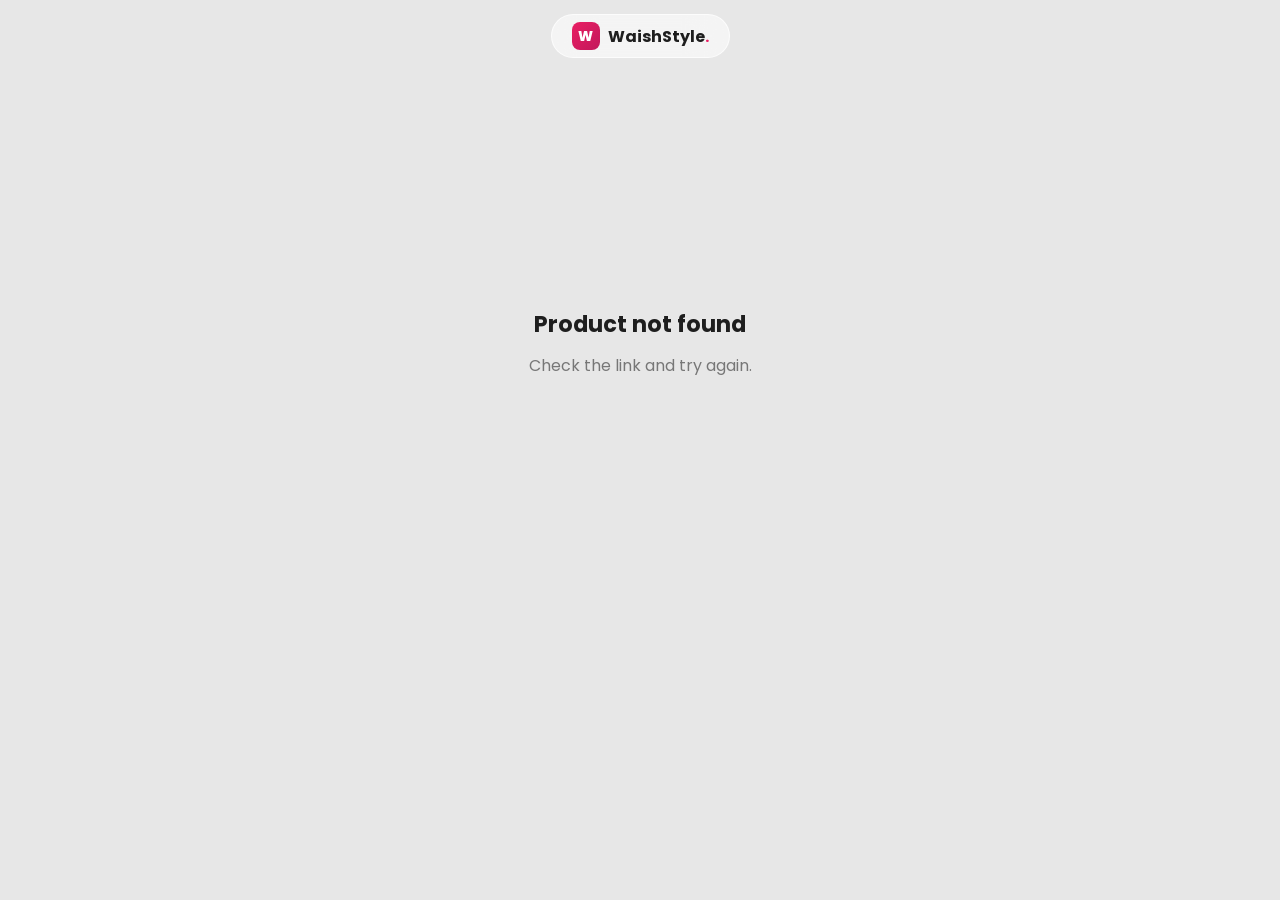
==== index.html @ 5a5fa26e "index.html" ====
<!DOCTYPE html>
<html lang="en">
<head>
    <meta charset="UTF-8">
    <meta name="viewport" content="width=device-width, initial-scale=1.0">
    <title>WaishStyle</title>
    <link href="https://fonts.googleapis.com/css2?family=Poppins:wght@400;500;600;700&display=swap" rel="stylesheet">
    <style>
        :root {
            --pink: #E91E63;
            --pink-dark: #C2185B;
            --bg: #E7E7E7;
            --white: #fff;
            --text: #1E1E1E;
            --muted: #777;
            --radius: 20px;
        }
        * { box-sizing: border-box; margin: 0; padding: 0; }
        body {
            font-family: 'Poppins', sans-serif;
            background: var(--bg);
            color: var(--text);
            min-height: 100vh;
            user-select: none;
            -webkit-user-select: none;
        }
        img { pointer-events: none; -webkit-user-drag: none; }

        /* NAV */
        nav { display: flex; justify-content: center; padding: 14px 16px; }
        .nav-inner {
            background: rgba(255,255,255,0.55);
            backdrop-filter: blur(20px);
            border: 1px solid rgba(255,255,255,0.7);
            border-radius: 999px; height: 44px;
            display: flex; align-items: center; padding: 0 20px; gap: 8px;
        }
        .logo-icon {
            width: 28px; height: 28px;
            background: linear-gradient(135deg, var(--pink), var(--pink-dark));
            border-radius: 8px;
            display: flex; align-items: center; justify-content: center;
            color: #fff; font-weight: 800; font-size: 14px;
        }
        .logo-text { font-size: 1rem; font-weight: 700; color: var(--text); }
        .logo-text span { color: var(--pink); }

        /* PRODUCT LAYOUT */
        #product-container { display: none; max-width: 860px; margin: 32px auto; padding: 0 24px; }
        .product-grid { display: grid; grid-template-columns: 1fr 1fr; gap: 40px; align-items: start; }

        /* SLIDER - 9:16 */
        .slider-wrap {
            border-radius: var(--radius);
            overflow: hidden;
            box-shadow: 0 8px 30px rgba(0,0,0,0.1);
            aspect-ratio: 9 / 16;
            position: relative;
            background: #ddd;
        }
        .slider-track { display: flex; height: 100%; transition: transform 0.4s ease; }
        .slider-slide { min-width: 100%; height: 100%; }
        .slider-slide img { width: 100%; height: 100%; object-fit: cover; display: block; }
        .slider-btn {
            position: absolute; top: 50%; transform: translateY(-50%);
            background: rgba(255,255,255,0.8); border: none;
            width: 36px; height: 36px; border-radius: 50%;
            font-size: 1rem; cursor: pointer;
            display: flex; align-items: center; justify-content: center;
            box-shadow: 0 2px 8px rgba(0,0,0,0.15);
            z-index: 10;
        }
        .slider-btn.prev { left: 10px; }
        .slider-btn.next { right: 10px; }
        .slider-dots {
            position: absolute; bottom: 12px; left: 50%; transform: translateX(-50%);
            display: flex; gap: 6px;
        }
        .dot {
            width: 7px; height: 7px; border-radius: 50%;
            background: rgba(255,255,255,0.5); cursor: pointer; transition: background 0.2s;
        }
        .dot.active { background: #fff; }

        /* INFO */
        .prod-info { display: flex; flex-direction: column; gap: 16px; position: sticky; top: 80px; }
        .prod-name { font-size: 1.4rem; font-weight: 700; line-height: 1.3; }

        /* RATING */
        .prod-rating-row { display: flex; align-items: center; gap: 8px; flex-wrap: wrap; }
        .stars-row { display: flex; gap: 2px; }
        .star { font-size: 1rem; }
        .star.full { color: #f59e0b; }
        .star.half { color: #f59e0b; opacity: 0.5; }
        .star.empty { color: #ddd; }
        .rating-score { font-weight: 700; font-size: 0.95rem; }
        .rating-count, .sold-count { color: var(--muted); font-size: 0.85rem; }

        /* SIZES */
        .sizes-label { font-size: 0.9rem; font-weight: 600; }
        .sizes-row { display: flex; gap: 8px; flex-wrap: wrap; margin-top: 6px; }
        .size-tag {
            padding: 8px 14px;
            border: 1.5px solid #ddd;
            border-radius: 12px;
            font-size: 0.8rem; font-weight: 600;
            cursor: pointer; transition: all 0.15s;
            background: var(--white); text-align: center;
        }
        .size-tag:hover, .size-tag.active { border-color: var(--pink); color: var(--pink); background: #fff0f5; }
        .size-name { display: block; font-size: 0.85rem; }

        /* COLORS */
        .colors-label { font-size: 0.9rem; font-weight: 600; }
        .colors-row { display: flex; gap: 10px; flex-wrap: wrap; margin-top: 8px; align-items: center; }
        .color-dot-wrap { display: flex; flex-direction: column; align-items: center; gap: 4px; cursor: pointer; }
        .color-dot {
            width: 28px; height: 28px; border-radius: 50%;
            border: 2px solid transparent;
            transition: all 0.15s;
            box-shadow: 0 1px 4px rgba(0,0,0,0.15);
        }
        .color-dot-wrap:hover .color-dot,
        .color-dot-wrap.active .color-dot { border-color: var(--pink); transform: scale(1.15); }
        .color-name-label { font-size: 0.7rem; color: var(--muted); font-weight: 500; }

        /* SHIP FROM */
        .ship-from { font-size: 0.82rem; color: var(--muted); display: flex; align-items: center; gap: 6px; }
        .ship-from span { font-weight: 600; color: var(--text); }

        .prod-desc { color: var(--muted); line-height: 1.8; font-size: 0.9rem; }

        /* BUTTON */
        .prod-btn {
            display: flex; align-items: center; justify-content: center;
            padding: 16px 32px;
            background: linear-gradient(135deg, var(--pink), var(--pink-dark));
            color: #fff; font-weight: 700; font-size: 1rem;
            border-radius: 999px; text-decoration: none;
            box-shadow: 0 6px 20px rgba(233,30,99,0.35);
            transition: transform 0.2s;
        }
        .prod-btn:hover { transform: translateY(-2px); }

        /* REVIEWS */
        .reviews-section { margin-top: 48px; }
        .reviews-section h2 { font-size: 1.2rem; font-weight: 700; margin-bottom: 20px; }
        .reviews-avg { display: flex; align-items: center; gap: 16px; margin-bottom: 20px; }
        .avg-score { font-size: 3rem; font-weight: 800; line-height: 1; }
        .reviews-count { font-size: 0.85rem; color: var(--muted); margin-top: 4px; display: block; }
        .reviews-list { display: flex; flex-direction: column; gap: 16px; }
        .review-card { background: var(--white); border-radius: var(--radius); padding: 20px; box-shadow: 0 2px 8px rgba(0,0,0,0.05); }
        .review-top { display: flex; align-items: center; gap: 12px; margin-bottom: 12px; flex-wrap: wrap; }
        .reviewer-avatar {
            width: 40px; height: 40px;
            background: linear-gradient(135deg, var(--pink), var(--pink-dark));
            border-radius: 50%; display: flex; align-items: center; justify-content: center;
            color: #fff; font-weight: 700; font-size: 1rem; flex-shrink: 0;
        }
        .reviewer-info { flex: 1; }
        .reviewer-name { font-weight: 600; font-size: 0.9rem; display: block; }
        .reviewer-date { font-size: 0.8rem; color: var(--muted); }
        .review-stars { display: flex; gap: 2px; margin-left: auto; }
        .review-text { font-size: 0.9rem; line-height: 1.7; margin-bottom: 12px; }
        .review-likes { font-size: 0.8rem; color: var(--muted); }
        .review-meta { display: flex; gap: 8px; flex-wrap: wrap; margin-bottom: 10px; }
        .review-tag {
            padding: 3px 10px;
            background: #f5f5f5;
            border-radius: 999px;
            font-size: 0.75rem;
            color: var(--muted);
            font-weight: 500;
        }

        /* NOT FOUND */
        #not-found {
            display: none; flex-direction: column;
            align-items: center; justify-content: center;
            min-height: 60vh; gap: 12px; color: var(--muted);
            text-align: center; padding: 24px;
        }
        #not-found h2 { font-size: 1.4rem; color: var(--text); }

        /* RESPONSIVE */
        @media (max-width: 640px) {
            .product-grid { grid-template-columns: 1fr; gap: 24px; }
            .slider-wrap { max-width: 300px; margin: 0 auto; width: 100%; }
            .prod-info { position: static; }
            .prod-name { font-size: 1.2rem; }
            #product-container { padding: 0 16px; margin: 20px auto; }
        }
    </style>
</head>
<body>

<nav>
    <div class="nav-inner">
        <div class="logo-icon">W</div>
        <span class="logo-text">WaishStyle<span>.</span></span>
    </div>
</nav>

<div id="product-container">
    <div class="product-grid">

        <!-- SLIDER -->
        <div class="slider-wrap">
            <div class="slider-track" id="sliderTrack"></div>
            <button class="slider-btn prev" id="sliderPrev">‹</button>
            <button class="slider-btn next" id="sliderNext">›</button>
            <div class="slider-dots" id="sliderDots"></div>
        </div>

        <!-- INFO -->
        <div class="prod-info">
            <h1 id="prod-name"></h1>
            <div class="prod-rating-row">
                <div class="stars-row" id="prod-stars"></div>
                <span class="rating-score" id="prod-rating-score"></span>
                <span class="rating-count" id="prod-rating-count"></span>
                <span class="sold-count" id="prod-sold"></span>
            </div>
            <div id="prod-sizes-wrap">
                <div class="sizes-label">Select Size:</div>
                <div class="sizes-row" id="prod-sizes"></div>
            </div>
            <div id="prod-colors-wrap">
                <div class="colors-label">Select Color:</div>
                <div class="colors-row" id="prod-colors"></div>
            </div>
            <div id="prod-ship-wrap" class="ship-from">🚢 Ships from: <span id="prod-ship"></span></div>
            <p class="prod-desc" id="prod-desc"></p>
            <a id="prod-btn" href="#" target="_blank" rel="noopener" class="prod-btn">Shop Now →</a>
        </div>
    </div>

    <!-- REVIEWS -->
    <div class="reviews-section">
        <h2>Customer Reviews</h2>
        <div id="reviews-container"></div>
    </div>
</div>

<div id="not-found">
    <h2>Product not found</h2>
    <p>Check the link and try again.</p>
</div>

<script src="reviews.js"></script>
<script>

/* ================================================
   PRODUCTS
   - - - - - - - - - - - - - - - - - - - - - - - -
   colors: رنگ‌ها
     hex  - کد رنگ (مثال "#8B4513")
     name - اسم رنگ (مثال "Brown")
   shipFrom: کشور ارسال (مثال "China" یا "US Warehouse")
   ================================================ */
const products = {

    /* ---------- Product #1 ---------- */
    1: {
        name: "Bohemian Paisley Sequin Halter Mini Dress",
        rating: 7.0,
        ratingCount: 340,
        sold: 340,
        shipFrom: "United States",
        // عکس ها - هر چند تا بخوای اضافه کن
        images: [
            "https://i.pinimg.com/736x/3c/54/a9/3c54a959fe31364104227dc9d01b0cd2.jpg",
            "https://i.pinimg.com/736x/40/9b/aa/409baae37ac2159eeac0943a88fffa94.jpg",
            ""
        ],
        // رنگ ها - هر کدوم نخوای حذف کن
        colors: [
            { hex: "#8B4513", name: "MultiColor" },
            { hex: "#000000", name: "Dark Brown" },
            { hex: "#F5F5DC", name: "Lv" }
        ],
        // سایزها - هر کدوم نخوای حذف کن
        sizes: ["XS", "S", "M", "L", "XL"],
        description: "Flowy A-line halter mini dress with shimmering paisley sequin details. Perfect for beach festivals, vacation nights, and bohemian summer looks.",
        link: "https://s.click.aliexpress.com/e/_c3eDnKez"
    },

    /* ---------- Product #2 ---------- */
    2: {
        name: "Luxury Logo Slide Sandals",
        rating: 5.0,
        ratingCount: 5,
        sold: 78,
        shipFrom: "United States",
        images: ["https://i.pinimg.com/736x/ab/3b/bc/ab3bbc0f50632302f71029f09aa67a46.jpg"],
        colors: [
            { hex: "#000000", name: "Black" },
            { hex: "#2E5FDB", name: "Blue" },
            { hex: "#FFD700", name: "Yellow" },
            { hex: "#E0339E", name: "Rosy Red" }
        ],
        sizes: ["35", "36", "37", "38", "39", "40", "41"],
        description: "Sleek slide sandals with signature logo detail. Non-slip flat sole for all-day comfort — perfect for pool days, resort walks, and luxury vacation looks.",
        link: "https://s.click.aliexpress.com/e/_c3qcoOhx"
    },

    /* ---------- Product #3 ---------- */
    3: {
        name: "Boho Fringe Halter & Maxi Skirt Set",
        rating: 4.5,
        ratingCount: 19.0,
        sold: 247,
        shipFrom: "Unknown",
        images: ["https://i.pinimg.com/736x/a7/e2/59/a7e259b60bcaa1153b14307b23afc314.jpg"],
        colors: [
            { hex: "#FFFFFF", name: "Beige" }
        ],
        sizes: ["S", "M", "L"],
        description: "Elegant halter crop top with backless design and a flowing fringe maxi skirt. Perfect resort wear for beach days, island getaways, and summer vacation looks.",
        link: "https://s.click.aliexpress.com/e/_c3iCsqZ7"
    },

    /* ---------- Product #4 ---------- */
    4: {
        name: "Nibber Prom Party Gown Dress Woman",
        rating: 4.7,
        ratingCount: 52,
        sold: 600,
        shipFrom: "United States",
        images: ["https://i.pinimg.com/736x/74/d9/b7/74d9b7dadf7ba3686d2129c0f623c871.jpg"],
        colors: [
            { hex: "#000000", name: "Black" },
            { hex: "#2E5FDB", name: "Blue" },
            { hex: "#FF69B4", name: "Pink" },
            { hex: "#FFD700", name: "Yellow" }
        ],
        sizes: ["S", "M", "L"],

        description: "Sleek black maxi gown with luxury chain halter detail and deep backless neckline. Perfect for resort evenings, beach dinners, and unforgettable vacation nights.",
        link: "https://s.click.aliexpress.com/e/_c3HQgkCp"
    },

    /* ---------- Product #5 ---------- */
    5: {
        name: "Floral Halter Crop Top & Split Maxi Skirt Set",
        rating: 4.7,
        ratingCount: 11,
        sold: 144,
        shipFrom: "United States",
        images: ["https://i.pinimg.com/564x/03/b8/58/03b858c6688e6f66f95d7b936d7a9cb6.jpg"],
        colors: [
            { hex: "#F0E0A8", name: "SK1" }
        ],
        sizes: ["S", "M", "L"],
        description: "Elegant 3-piece floral set featuring a cowl neck halter crop top and a flowing split maxi skirt. Perfect resort wear for beach days, island getaways, and summer vacation looks.",
        link: "https://s.click.aliexpress.com/e/_c4eYhigh"
    },

    /* ---------- Product #6 ---------- */
    6: {
        name: "Paris Milano Straw Beach Tote Bag",
        rating: 4.9,
        ratingCount: 19,
        sold: 484,
        shipFrom: "United States",
        images: ["https://i.pinimg.com/564x/de/ab/26/deab26e80349a2a1edacacf4d59ab4f3.jpg"],
        colors: [
            { hex: "#FFFFFF", name: "Beige" },
            { hex: "#D2B48C", name: "Khaki" },
            { hex: "#000000", name: "Black" },
            { hex: "#FF69B4", name: "Pink" }
        ],
        sizes: ["30", "35", "40", "Max"],
        description: "Handmade woven straw tote with iconic Paris Milano detail. Lightweight mesh design — perfect for beach days, poolside trips, and summer vacation essentials.",
        link: "https://s.click.aliexpress.com/e/_c35qABB3"
    },

    /* ---------- Product #7 ---------- */
    7: {
        name: "White Knit Button-Front Midi Dress",
        rating: 4.9,
        ratingCount: 50,
        sold: 700,
        shipFrom: "United States",
        images: ["https://i.pinimg.com/564x/0b/cd/27/0bcd27aac85071ef1b5b70059a002e46.jpg"],
        colors: [
            { hex: "#FFFFFF", name: "Withe" },
            { hex: "#000000", name: "Black" },
            { hex: "#2E5FDB", name: "Blue" },
            { hex: "#FF69B4", name: "Pink" },
            { hex: "#8B4513", name: "Brown" },
            { hex: "#D2B48C", name: "Khaki" },
            { hex: "#FFD700", name: "Yellow" },
            { hex: "#000080", name: "Navy Blue" },
            { hex: "#800020", name: "Burgundy" },
            { hex: "#006400", name: "Dark Green" },
        ],
        sizes: ["S", "M", "L", "XL", "XXL"],
        description: "Elegant textured knit midi dress with gold button front detail and faux pockets. Perfect for resort days, European getaways, and effortlessly chic vacation looks.",
        link: "https://s.click.aliexpress.com/e/_c2yUJ7vn"
    },

    /* ---------- محصول جدید اضافه کن ----------
    8: {
        name: "",
        rating: 5,
        ratingCount: 0,
        sold: 0,
        shipFrom: "China",
        images: ["", ""],
        colors: [
            { hex: "#000000", name: "Black" },
            { hex: "#FFFFFF", name: "White" }
        ],
        sizes: ["S", "M"],
        description: "",
        link: ""
    },
    */

};

/* ================================================
   ENGINE - دست نزن
   ================================================ */
let currentSlide = 0;
let totalSlides = 0;

function renderStars(rating) {
    let html = '';
    for (let i = 1; i <= 5; i++) {
        if (i <= Math.floor(rating)) html += '<span class="star full">★</span>';
        else if (i - 0.5 <= rating) html += '<span class="star half">★</span>';
        else html += '<span class="star empty">★</span>';
    }
    return html;
}

function buildSlider(images) {
    const track = document.getElementById('sliderTrack');
    const dots  = document.getElementById('sliderDots');
    currentSlide = 0;
    totalSlides  = images.length;

    track.innerHTML = images.map(img => `
        <div class="slider-slide"><img src="${img}" alt="product"></div>
    `).join('');

    dots.innerHTML = images.map((_, i) =>
        `<div class="dot ${i===0?'active':''}" onclick="goToSlide(${i})"></div>`
    ).join('');

    goToSlide(0);
}

function goToSlide(n) {
    currentSlide = (n + totalSlides) % totalSlides;
    document.getElementById('sliderTrack').style.transform = `translateX(-${currentSlide * 100}%)`;
    document.querySelectorAll('.dot').forEach((d, i) => d.classList.toggle('active', i === currentSlide));
}

document.getElementById('sliderPrev').onclick = () => goToSlide(currentSlide - 1);
document.getElementById('sliderNext').onclick = () => goToSlide(currentSlide + 1);

function loadProduct() {
    const id = parseInt(window.location.hash.slice(1));
    const p  = products[id];
    const container = document.getElementById('product-container');
    const notFound  = document.getElementById('not-found');

    if (!p || !p.name) {
        container.style.display = 'none';
        notFound.style.display  = 'flex';
        return;
    }

    document.title = p.name + ' – WaishStyle';
    document.getElementById('prod-name').textContent          = p.name;
    document.getElementById('prod-desc').textContent          = p.description;
    document.getElementById('prod-btn').href                  = p.link;
    document.getElementById('prod-stars').innerHTML           = renderStars(p.rating);
    document.getElementById('prod-rating-score').textContent  = p.rating;
    document.getElementById('prod-rating-count').textContent  = `(${p.ratingCount} reviews)`;
    document.getElementById('prod-sold').textContent          = `· ${p.sold} sold`;

    // Slider
    buildSlider(p.images.filter(Boolean));

    // Sizes (no price)
    const sizesRow  = document.getElementById('prod-sizes');
    const sizesWrap = document.getElementById('prod-sizes-wrap');
    if (p.sizes && p.sizes.length > 0) {
        sizesWrap.style.display = 'block';
        sizesRow.innerHTML = p.sizes.map((s, i) => `
            <div class="size-tag ${i===0?'active':''}" onclick="selectSize(this)">
                <span class="size-name">${s}</span>
            </div>
        `).join('');
    } else {
        sizesWrap.style.display = 'none';
    }

    // Colors
    const colorsRow  = document.getElementById('prod-colors');
    const colorsWrap = document.getElementById('prod-colors-wrap');
    if (p.colors && p.colors.length > 0) {
        colorsWrap.style.display = 'block';
        colorsRow.innerHTML = p.colors.map((c, i) => `
            <div class="color-dot-wrap ${i===0?'active':''}" onclick="selectColor(this)" title="${c.name}">
                <div class="color-dot" style="background:${c.hex};"></div>
                <span class="color-name-label">${c.name}</span>
            </div>
        `).join('');
    } else {
        colorsWrap.style.display = 'none';
    }

    // Ship From
    const shipWrap = document.getElementById('prod-ship-wrap');
    if (p.shipFrom) {
        shipWrap.style.display = 'flex';
        document.getElementById('prod-ship').textContent = p.shipFrom;
    } else {
        shipWrap.style.display = 'none';
    }

    container.style.display = 'block';
    notFound.style.display  = 'none';

    if (typeof renderReviews === 'function') renderReviews(id);
}

function selectSize(el) {
    document.querySelectorAll('.size-tag').forEach(t => t.classList.remove('active'));
    el.classList.add('active');
}

function selectColor(el) {
    document.querySelectorAll('.color-dot-wrap').forEach(t => t.classList.remove('active'));
    el.classList.add('active');
}

window.addEventListener('hashchange', loadProduct);
loadProduct();

/* ================================================
   SECURITY - ضد کپی
   ================================================ */
document.addEventListener('contextmenu', e => e.preventDefault());
document.addEventListener('keydown', e => {
    if (e.ctrlKey && ['c','u','s','a'].includes(e.key.toLowerCase())) e.preventDefault();
    if (e.key === 'F12') e.preventDefault();
});

</script>
</body>
</html>
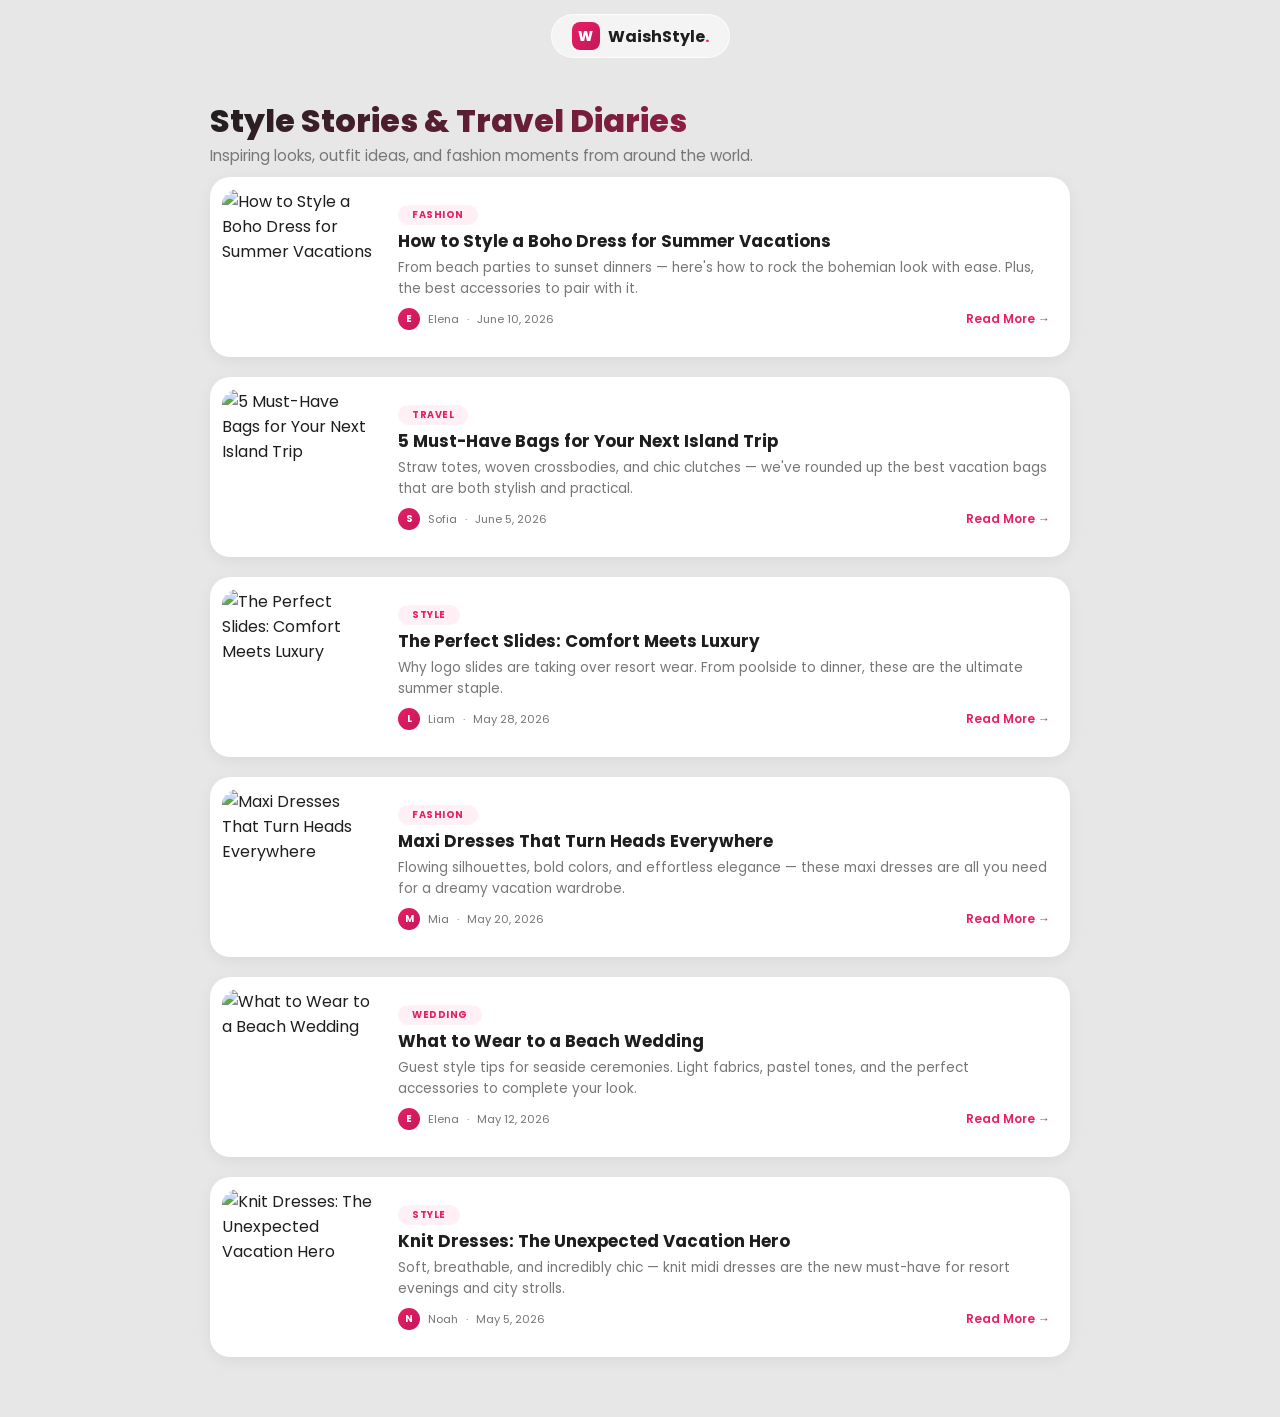
==== commit a445e6e2: "Add files via upload" ====
--- a/index.html
+++ b/index.html
@@ -4,7 +4,7 @@
     <meta charset="UTF-8">
     <meta name="viewport" content="width=device-width, initial-scale=1.0">
     <title>WaishStyle</title>
-    <link href="https://fonts.googleapis.com/css2?family=Poppins:wght@400;500;600;700&display=swap" rel="stylesheet">
+    <link href="https://fonts.googleapis.com/css2?family=Poppins:wght@400;500;600;700;800&display=swap" rel="stylesheet">
     <style>
         :root {
             --pink: #E91E63;
@@ -14,6 +14,7 @@
             --text: #1E1E1E;
             --muted: #777;
             --radius: 20px;
+            --blog-gap: 20px;
         }
         * { box-sizing: border-box; margin: 0; padding: 0; }
         body {
@@ -26,7 +27,6 @@
         }
         img { pointer-events: none; -webkit-user-drag: none; }
 
-        /* NAV */
         nav { display: flex; justify-content: center; padding: 14px 16px; }
         .nav-inner {
             background: rgba(255,255,255,0.55);
@@ -41,15 +41,244 @@
             border-radius: 8px;
             display: flex; align-items: center; justify-content: center;
             color: #fff; font-weight: 800; font-size: 14px;
+            text-decoration: none;
         }
         .logo-text { font-size: 1rem; font-weight: 700; color: var(--text); }
         .logo-text span { color: var(--pink); }
 
-        /* PRODUCT LAYOUT */
-        #product-container { display: none; max-width: 860px; margin: 32px auto; padding: 0 24px; }
+        #blog-home { display: block; width: 100%; }
+        #product-page { display: none; }
+
+        .blog-header {
+            max-width: 900px;
+            margin: 0 auto;
+            padding: 30px 20px 10px;
+        }
+        .blog-header h1 {
+            font-size: 2rem;
+            font-weight: 800;
+            line-height: 1.2;
+            background: linear-gradient(135deg, var(--text), var(--pink));
+            -webkit-background-clip: text;
+            -webkit-text-fill-color: transparent;
+        }
+        .blog-header p {
+            color: var(--muted);
+            font-size: 0.95rem;
+            margin-top: 4px;
+        }
+
+        .blog-list-container {
+            max-width: 900px;
+            margin: 0 auto;
+            padding: 0 20px 60px;
+            display: flex;
+            flex-direction: column;
+            gap: var(--blog-gap);
+        }
+        .blog-list-container.hidden {
+            display: none;
+        }
+
+        .blog-card {
+            background: var(--white);
+            border-radius: var(--radius);
+            overflow: hidden;
+            box-shadow: 0 4px 16px rgba(0,0,0,0.06);
+            transition: transform 0.2s ease, box-shadow 0.2s ease;
+            cursor: pointer;
+            display: grid;
+            grid-template-columns: 180px 1fr;
+            gap: 0;
+            min-height: 180px;
+        }
+        .blog-card:hover {
+            transform: translateY(-3px);
+            box-shadow: 0 8px 30px rgba(0,0,0,0.1);
+        }
+
+        .blog-card-img {
+            aspect-ratio: 1/1;
+            overflow: hidden;
+            padding: 12px;
+        }
+        .blog-card-img img {
+            width: 100%;
+            height: 100%;
+            object-fit: cover;
+            display: block;
+            border-radius: 16px;
+            transition: transform 0.3s ease;
+        }
+        .blog-card:hover .blog-card-img img {
+            transform: scale(1.03);
+        }
+
+        .blog-card-body {
+            padding: 18px 20px 18px 8px;
+            display: flex;
+            flex-direction: column;
+            justify-content: center;
+        }
+        .blog-card-body .cat-tag {
+            font-size: 0.6rem;
+            font-weight: 700;
+            text-transform: uppercase;
+            letter-spacing: 0.5px;
+            color: var(--pink);
+            background: #fff0f5;
+            padding: 3px 14px;
+            border-radius: 999px;
+            display: inline-block;
+            width: fit-content;
+            margin-bottom: 6px;
+        }
+        .blog-card-body h3 {
+            font-size: 1.05rem;
+            font-weight: 700;
+            line-height: 1.3;
+            margin-bottom: 4px;
+            display: -webkit-box;
+            -webkit-line-clamp: 2;
+            -webkit-box-orient: vertical;
+            overflow: hidden;
+        }
+        .blog-card-body .excerpt {
+            color: var(--muted);
+            font-size: 0.85rem;
+            line-height: 1.6;
+            display: -webkit-box;
+            -webkit-line-clamp: 2;
+            -webkit-box-orient: vertical;
+            overflow: hidden;
+            margin-bottom: 8px;
+        }
+        .blog-card-body .card-meta {
+            display: flex;
+            align-items: center;
+            gap: 8px;
+            font-size: 0.7rem;
+            color: var(--muted);
+            flex-wrap: wrap;
+        }
+        .blog-card-body .card-meta .mini-avatar {
+            width: 22px;
+            height: 22px;
+            border-radius: 50%;
+            background: linear-gradient(135deg, var(--pink), var(--pink-dark));
+            color: #fff;
+            display: flex;
+            align-items: center;
+            justify-content: center;
+            font-weight: 700;
+            font-size: 0.6rem;
+            flex-shrink: 0;
+        }
+        .blog-card-body .card-meta .read-link {
+            margin-left: auto;
+            color: var(--pink);
+            font-weight: 600;
+            text-decoration: none;
+            font-size: 0.75rem;
+        }
+        .blog-card-body .card-meta .read-link:hover {
+            text-decoration: underline;
+        }
+
+        .single-post {
+            display: none;
+            max-width: 820px;
+            margin: 0 auto;
+            padding: 0 20px 60px;
+        }
+        .single-post.visible {
+            display: block;
+        }
+        .single-post .back-btn {
+            display: inline-flex;
+            align-items: center;
+            gap: 8px;
+            background: var(--white);
+            border: none;
+            padding: 10px 20px;
+            border-radius: 999px;
+            font-family: 'Poppins', sans-serif;
+            font-weight: 600;
+            font-size: 0.85rem;
+            color: var(--text);
+            cursor: pointer;
+            box-shadow: 0 2px 12px rgba(0,0,0,0.06);
+            transition: all 0.2s;
+            margin-bottom: 24px;
+        }
+        .single-post .back-btn:hover {
+            background: var(--pink);
+            color: #fff;
+            transform: translateX(-4px);
+        }
+        .single-post .post-full-img {
+            border-radius: var(--radius);
+            overflow: hidden;
+            margin-bottom: 24px;
+            aspect-ratio: 16/9;
+        }
+        .single-post .post-full-img img {
+            width: 100%;
+            height: 100%;
+            object-fit: cover;
+            display: block;
+        }
+        .single-post .post-full-category {
+            font-size: 0.7rem;
+            font-weight: 700;
+            text-transform: uppercase;
+            letter-spacing: 0.5px;
+            color: var(--pink);
+            background: #fff0f5;
+            padding: 4px 14px;
+            border-radius: 999px;
+            display: inline-block;
+        }
+        .single-post .post-full-title {
+            font-size: 2rem;
+            font-weight: 800;
+            line-height: 1.2;
+            margin: 12px 0 8px;
+        }
+        .single-post .post-full-meta {
+            display: flex;
+            align-items: center;
+            gap: 12px;
+            color: var(--muted);
+            font-size: 0.85rem;
+            margin-bottom: 20px;
+            flex-wrap: wrap;
+        }
+        .single-post .post-full-meta .author-avatar-lg {
+            width: 36px;
+            height: 36px;
+            border-radius: 50%;
+            background: linear-gradient(135deg, var(--pink), var(--pink-dark));
+            color: #fff;
+            display: flex;
+            align-items: center;
+            justify-content: center;
+            font-weight: 700;
+            font-size: 0.9rem;
+            flex-shrink: 0;
+        }
+        .single-post .post-full-content {
+            font-size: 1rem;
+            line-height: 1.9;
+            color: var(--text);
+        }
+        .single-post .post-full-content p {
+            margin-bottom: 16px;
+        }
+
+        #product-container { max-width: 860px; margin: 32px auto; padding: 0 20px; }
         .product-grid { display: grid; grid-template-columns: 1fr 1fr; gap: 40px; align-items: start; }
 
-        /* SLIDER - 9:16 */
         .slider-wrap {
             border-radius: var(--radius);
             overflow: hidden;
@@ -82,11 +311,9 @@
         }
         .dot.active { background: #fff; }
 
-        /* INFO */
         .prod-info { display: flex; flex-direction: column; gap: 16px; position: sticky; top: 80px; }
         .prod-name { font-size: 1.4rem; font-weight: 700; line-height: 1.3; }
 
-        /* RATING */
         .prod-rating-row { display: flex; align-items: center; gap: 8px; flex-wrap: wrap; }
         .stars-row { display: flex; gap: 2px; }
         .star { font-size: 1rem; }
@@ -96,7 +323,6 @@
         .rating-score { font-weight: 700; font-size: 0.95rem; }
         .rating-count, .sold-count { color: var(--muted); font-size: 0.85rem; }
 
-        /* SIZES */
         .sizes-label { font-size: 0.9rem; font-weight: 600; }
         .sizes-row { display: flex; gap: 8px; flex-wrap: wrap; margin-top: 6px; }
         .size-tag {
@@ -110,7 +336,6 @@
         .size-tag:hover, .size-tag.active { border-color: var(--pink); color: var(--pink); background: #fff0f5; }
         .size-name { display: block; font-size: 0.85rem; }
 
-        /* COLORS */
         .colors-label { font-size: 0.9rem; font-weight: 600; }
         .colors-row { display: flex; gap: 10px; flex-wrap: wrap; margin-top: 8px; align-items: center; }
         .color-dot-wrap { display: flex; flex-direction: column; align-items: center; gap: 4px; cursor: pointer; }
@@ -124,13 +349,10 @@
         .color-dot-wrap.active .color-dot { border-color: var(--pink); transform: scale(1.15); }
         .color-name-label { font-size: 0.7rem; color: var(--muted); font-weight: 500; }
 
-        /* SHIP FROM */
         .ship-from { font-size: 0.82rem; color: var(--muted); display: flex; align-items: center; gap: 6px; }
         .ship-from span { font-weight: 600; color: var(--text); }
-
         .prod-desc { color: var(--muted); line-height: 1.8; font-size: 0.9rem; }
 
-        /* BUTTON */
         .prod-btn {
             display: flex; align-items: center; justify-content: center;
             padding: 16px 32px;
@@ -142,7 +364,6 @@
         }
         .prod-btn:hover { transform: translateY(-2px); }
 
-        /* REVIEWS */
         .reviews-section { margin-top: 48px; }
         .reviews-section h2 { font-size: 1.2rem; font-weight: 700; margin-bottom: 20px; }
         .reviews-avg { display: flex; align-items: center; gap: 16px; margin-bottom: 20px; }
@@ -173,7 +394,6 @@
             font-weight: 500;
         }
 
-        /* NOT FOUND */
         #not-found {
             display: none; flex-direction: column;
             align-items: center; justify-content: center;
@@ -182,13 +402,137 @@
         }
         #not-found h2 { font-size: 1.4rem; color: var(--text); }
 
-        /* RESPONSIVE */
-        @media (max-width: 640px) {
-            .product-grid { grid-template-columns: 1fr; gap: 24px; }
-            .slider-wrap { max-width: 300px; margin: 0 auto; width: 100%; }
-            .prod-info { position: static; }
-            .prod-name { font-size: 1.2rem; }
-            #product-container { padding: 0 16px; margin: 20px auto; }
+        @media (max-width: 768px) {
+            .blog-header {
+                padding: 20px 16px 5px;
+            }
+            .blog-header h1 {
+                font-size: 1.5rem;
+            }
+            .blog-header p {
+                font-size: 0.85rem;
+            }
+
+            .blog-list-container {
+                padding: 0 16px 40px;
+                gap: 16px;
+            }
+
+            .blog-card {
+                grid-template-columns: 130px 1fr;
+                min-height: 140px;
+                border-radius: 16px;
+            }
+            .blog-card-img {
+                padding: 10px;
+            }
+            .blog-card-img img {
+                border-radius: 12px;
+            }
+            .blog-card-body {
+                padding: 12px 14px 12px 4px;
+            }
+            .blog-card-body .cat-tag {
+                font-size: 0.5rem;
+                padding: 2px 10px;
+                margin-bottom: 4px;
+            }
+            .blog-card-body h3 {
+                font-size: 0.9rem;
+            }
+            .blog-card-body .excerpt {
+                font-size: 0.75rem;
+                -webkit-line-clamp: 2;
+                margin-bottom: 4px;
+            }
+            .blog-card-body .card-meta {
+                font-size: 0.6rem;
+                gap: 4px;
+            }
+            .blog-card-body .card-meta .mini-avatar {
+                width: 18px;
+                height: 18px;
+                font-size: 0.5rem;
+            }
+            .blog-card-body .card-meta .read-link {
+                font-size: 0.65rem;
+            }
+
+            .single-post {
+                padding: 0 16px 40px;
+            }
+            .single-post .post-full-title {
+                font-size: 1.4rem;
+            }
+            .single-post .post-full-content {
+                font-size: 0.95rem;
+            }
+            .single-post .back-btn {
+                font-size: 0.8rem;
+                padding: 8px 16px;
+            }
+
+            .product-grid {
+                grid-template-columns: 1fr;
+                gap: 24px;
+            }
+            .slider-wrap {
+                max-width: 300px;
+                margin: 0 auto;
+                width: 100%;
+            }
+            .prod-info {
+                position: static;
+            }
+            .prod-name {
+                font-size: 1.2rem;
+            }
+            #product-container {
+                padding: 0 16px;
+                margin: 20px auto;
+            }
+        }
+
+        @media (max-width: 480px) {
+            .blog-card {
+                grid-template-columns: 100px 1fr;
+                min-height: 120px;
+                border-radius: 14px;
+            }
+            .blog-card-img {
+                padding: 8px;
+            }
+            .blog-card-img img {
+                border-radius: 10px;
+            }
+            .blog-card-body {
+                padding: 10px 10px 10px 2px;
+            }
+            .blog-card-body .cat-tag {
+                font-size: 0.45rem;
+                padding: 1px 8px;
+            }
+            .blog-card-body h3 {
+                font-size: 0.8rem;
+            }
+            .blog-card-body .excerpt {
+                font-size: 0.7rem;
+                -webkit-line-clamp: 1;
+            }
+            .blog-card-body .card-meta {
+                font-size: 0.55rem;
+            }
+            .blog-card-body .card-meta .mini-avatar {
+                width: 16px;
+                height: 16px;
+                font-size: 0.4rem;
+            }
+            .blog-card-body .card-meta .read-link {
+                font-size: 0.6rem;
+            }
+            .single-post .post-full-title {
+                font-size: 1.2rem;
+            }
         }
     </style>
 </head>
@@ -196,362 +540,363 @@
 
 <nav>
     <div class="nav-inner">
-        <div class="logo-icon">W</div>
+        <a href="/" class="logo-icon">W</a>
         <span class="logo-text">WaishStyle<span>.</span></span>
     </div>
 </nav>
 
-<div id="product-container">
-    <div class="product-grid">
-
-        <!-- SLIDER -->
-        <div class="slider-wrap">
-            <div class="slider-track" id="sliderTrack"></div>
-            <button class="slider-btn prev" id="sliderPrev">‹</button>
-            <button class="slider-btn next" id="sliderNext">›</button>
-            <div class="slider-dots" id="sliderDots"></div>
+<!-- ====== BLOG HOME ====== -->
+<div id="blog-home">
+    <div class="blog-header">
+        <h1>Style Stories &amp; Travel Diaries</h1>
+        <p>Inspiring looks, outfit ideas, and fashion moments from around the world.</p>
+    </div>
+
+    <div class="blog-list-container" id="blogList"></div>
+
+    <div class="single-post" id="singlePost">
+        <button class="back-btn" id="backBtn">← Back to all posts</button>
+        <div class="post-full-img" id="postFullImg"></div>
+        <span class="post-full-category" id="postFullCategory"></span>
+        <h1 class="post-full-title" id="postFullTitle"></h1>
+        <div class="post-full-meta" id="postFullMeta"></div>
+        <div class="post-full-content" id="postFullContent"></div>
+    </div>
+</div>
+
+<!-- ====== PRODUCT PAGE ====== -->
+<div id="product-page">
+    <div id="product-container">
+        <div class="product-grid">
+            <div class="slider-wrap">
+                <div class="slider-track" id="sliderTrack"></div>
+                <button class="slider-btn prev" id="sliderPrev">‹</button>
+                <button class="slider-btn next" id="sliderNext">›</button>
+                <div class="slider-dots" id="sliderDots"></div>
+            </div>
+            <div class="prod-info">
+                <h1 id="prod-name"></h1>
+                <div class="prod-rating-row">
+                    <div class="stars-row" id="prod-stars"></div>
+                    <span class="rating-score" id="prod-rating-score"></span>
+                    <span class="rating-count" id="prod-rating-count"></span>
+                    <span class="sold-count" id="prod-sold"></span>
+                </div>
+                <div id="prod-sizes-wrap">
+                    <div class="sizes-label">Select Size:</div>
+                    <div class="sizes-row" id="prod-sizes"></div>
+                </div>
+                <div id="prod-colors-wrap">
+                    <div class="colors-label">Select Color:</div>
+                    <div class="colors-row" id="prod-colors"></div>
+                </div>
+                <div id="prod-ship-wrap" class="ship-from">🚢 Ships from: <span id="prod-ship"></span></div>
+                <p class="prod-desc" id="prod-desc"></p>
+                <a id="prod-btn" href="#" target="_blank" rel="noopener" class="prod-btn">Shop Now →</a>
+            </div>
         </div>
-
-        <!-- INFO -->
-        <div class="prod-info">
-            <h1 id="prod-name"></h1>
-            <div class="prod-rating-row">
-                <div class="stars-row" id="prod-stars"></div>
-                <span class="rating-score" id="prod-rating-score"></span>
-                <span class="rating-count" id="prod-rating-count"></span>
-                <span class="sold-count" id="prod-sold"></span>
-            </div>
-            <div id="prod-sizes-wrap">
-                <div class="sizes-label">Select Size:</div>
-                <div class="sizes-row" id="prod-sizes"></div>
-            </div>
-            <div id="prod-colors-wrap">
-                <div class="colors-label">Select Color:</div>
-                <div class="colors-row" id="prod-colors"></div>
-            </div>
-            <div id="prod-ship-wrap" class="ship-from">🚢 Ships from: <span id="prod-ship"></span></div>
-            <p class="prod-desc" id="prod-desc"></p>
-            <a id="prod-btn" href="#" target="_blank" rel="noopener" class="prod-btn">Shop Now →</a>
+        <div class="reviews-section">
+            <h2>Customer Reviews</h2>
+            <div id="reviews-container"></div>
         </div>
     </div>
-
-    <!-- REVIEWS -->
-    <div class="reviews-section">
-        <h2>Customer Reviews</h2>
-        <div id="reviews-container"></div>
+    <div id="not-found">
+        <h2>Product not found</h2>
+        <p>Check the link and try again.</p>
     </div>
 </div>
 
-<div id="not-found">
-    <h2>Product not found</h2>
-    <p>Check the link and try again.</p>
-</div>
-
+<script src="products.js"></script>
 <script src="reviews.js"></script>
 <script>
-
-/* ================================================
-   PRODUCTS
-   - - - - - - - - - - - - - - - - - - - - - - - -
-   colors: رنگ‌ها
-     hex  - کد رنگ (مثال "#8B4513")
-     name - اسم رنگ (مثال "Brown")
-   shipFrom: کشور ارسال (مثال "China" یا "US Warehouse")
-   ================================================ */
-const products = {
-
-    /* ---------- Product #1 ---------- */
-    1: {
-        name: "Bohemian Paisley Sequin Halter Mini Dress",
-        rating: 7.0,
-        ratingCount: 340,
-        sold: 340,
-        shipFrom: "United States",
-        // عکس ها - هر چند تا بخوای اضافه کن
-        images: [
-            "https://i.pinimg.com/736x/3c/54/a9/3c54a959fe31364104227dc9d01b0cd2.jpg",
-            "https://i.pinimg.com/736x/40/9b/aa/409baae37ac2159eeac0943a88fffa94.jpg",
-            ""
-        ],
-        // رنگ ها - هر کدوم نخوای حذف کن
-        colors: [
-            { hex: "#8B4513", name: "MultiColor" },
-            { hex: "#000000", name: "Dark Brown" },
-            { hex: "#F5F5DC", name: "Lv" }
-        ],
-        // سایزها - هر کدوم نخوای حذف کن
-        sizes: ["XS", "S", "M", "L", "XL"],
-        description: "Flowy A-line halter mini dress with shimmering paisley sequin details. Perfect for beach festivals, vacation nights, and bohemian summer looks.",
-        link: "https://s.click.aliexpress.com/e/_c3eDnKez"
-    },
-
-    /* ---------- Product #2 ---------- */
-    2: {
-        name: "Luxury Logo Slide Sandals",
-        rating: 5.0,
-        ratingCount: 5,
-        sold: 78,
-        shipFrom: "United States",
-        images: ["https://i.pinimg.com/736x/ab/3b/bc/ab3bbc0f50632302f71029f09aa67a46.jpg"],
-        colors: [
-            { hex: "#000000", name: "Black" },
-            { hex: "#2E5FDB", name: "Blue" },
-            { hex: "#FFD700", name: "Yellow" },
-            { hex: "#E0339E", name: "Rosy Red" }
-        ],
-        sizes: ["35", "36", "37", "38", "39", "40", "41"],
-        description: "Sleek slide sandals with signature logo detail. Non-slip flat sole for all-day comfort — perfect for pool days, resort walks, and luxury vacation looks.",
-        link: "https://s.click.aliexpress.com/e/_c3qcoOhx"
-    },
-
-    /* ---------- Product #3 ---------- */
-    3: {
-        name: "Boho Fringe Halter & Maxi Skirt Set",
-        rating: 4.5,
-        ratingCount: 19.0,
-        sold: 247,
-        shipFrom: "Unknown",
-        images: ["https://i.pinimg.com/736x/a7/e2/59/a7e259b60bcaa1153b14307b23afc314.jpg"],
-        colors: [
-            { hex: "#FFFFFF", name: "Beige" }
-        ],
-        sizes: ["S", "M", "L"],
-        description: "Elegant halter crop top with backless design and a flowing fringe maxi skirt. Perfect resort wear for beach days, island getaways, and summer vacation looks.",
-        link: "https://s.click.aliexpress.com/e/_c3iCsqZ7"
-    },
-
-    /* ---------- Product #4 ---------- */
-    4: {
-        name: "Nibber Prom Party Gown Dress Woman",
-        rating: 4.7,
-        ratingCount: 52,
-        sold: 600,
-        shipFrom: "United States",
-        images: ["https://i.pinimg.com/736x/74/d9/b7/74d9b7dadf7ba3686d2129c0f623c871.jpg"],
-        colors: [
-            { hex: "#000000", name: "Black" },
-            { hex: "#2E5FDB", name: "Blue" },
-            { hex: "#FF69B4", name: "Pink" },
-            { hex: "#FFD700", name: "Yellow" }
-        ],
-        sizes: ["S", "M", "L"],
-
-        description: "Sleek black maxi gown with luxury chain halter detail and deep backless neckline. Perfect for resort evenings, beach dinners, and unforgettable vacation nights.",
-        link: "https://s.click.aliexpress.com/e/_c3HQgkCp"
-    },
-
-    /* ---------- Product #5 ---------- */
-    5: {
-        name: "Floral Halter Crop Top & Split Maxi Skirt Set",
-        rating: 4.7,
-        ratingCount: 11,
-        sold: 144,
-        shipFrom: "United States",
-        images: ["https://i.pinimg.com/564x/03/b8/58/03b858c6688e6f66f95d7b936d7a9cb6.jpg"],
-        colors: [
-            { hex: "#F0E0A8", name: "SK1" }
-        ],
-        sizes: ["S", "M", "L"],
-        description: "Elegant 3-piece floral set featuring a cowl neck halter crop top and a flowing split maxi skirt. Perfect resort wear for beach days, island getaways, and summer vacation looks.",
-        link: "https://s.click.aliexpress.com/e/_c4eYhigh"
-    },
-
-    /* ---------- Product #6 ---------- */
-    6: {
-        name: "Paris Milano Straw Beach Tote Bag",
-        rating: 4.9,
-        ratingCount: 19,
-        sold: 484,
-        shipFrom: "United States",
-        images: ["https://i.pinimg.com/564x/de/ab/26/deab26e80349a2a1edacacf4d59ab4f3.jpg"],
-        colors: [
-            { hex: "#FFFFFF", name: "Beige" },
-            { hex: "#D2B48C", name: "Khaki" },
-            { hex: "#000000", name: "Black" },
-            { hex: "#FF69B4", name: "Pink" }
-        ],
-        sizes: ["30", "35", "40", "Max"],
-        description: "Handmade woven straw tote with iconic Paris Milano detail. Lightweight mesh design — perfect for beach days, poolside trips, and summer vacation essentials.",
-        link: "https://s.click.aliexpress.com/e/_c35qABB3"
-    },
-
-    /* ---------- Product #7 ---------- */
-    7: {
-        name: "White Knit Button-Front Midi Dress",
-        rating: 4.9,
-        ratingCount: 50,
-        sold: 700,
-        shipFrom: "United States",
-        images: ["https://i.pinimg.com/564x/0b/cd/27/0bcd27aac85071ef1b5b70059a002e46.jpg"],
-        colors: [
-            { hex: "#FFFFFF", name: "Withe" },
-            { hex: "#000000", name: "Black" },
-            { hex: "#2E5FDB", name: "Blue" },
-            { hex: "#FF69B4", name: "Pink" },
-            { hex: "#8B4513", name: "Brown" },
-            { hex: "#D2B48C", name: "Khaki" },
-            { hex: "#FFD700", name: "Yellow" },
-            { hex: "#000080", name: "Navy Blue" },
-            { hex: "#800020", name: "Burgundy" },
-            { hex: "#006400", name: "Dark Green" },
-        ],
-        sizes: ["S", "M", "L", "XL", "XXL"],
-        description: "Elegant textured knit midi dress with gold button front detail and faux pockets. Perfect for resort days, European getaways, and effortlessly chic vacation looks.",
-        link: "https://s.click.aliexpress.com/e/_c2yUJ7vn"
-    },
-
-    /* ---------- محصول جدید اضافه کن ----------
-    8: {
-        name: "",
-        rating: 5,
-        ratingCount: 0,
-        sold: 0,
-        shipFrom: "China",
-        images: ["", ""],
-        colors: [
-            { hex: "#000000", name: "Black" },
-            { hex: "#FFFFFF", name: "White" }
-        ],
-        sizes: ["S", "M"],
-        description: "",
-        link: ""
-    },
-    */
-
-};
-
-/* ================================================
-   ENGINE - دست نزن
-   ================================================ */
-let currentSlide = 0;
-let totalSlides = 0;
-
-function renderStars(rating) {
-    let html = '';
-    for (let i = 1; i <= 5; i++) {
-        if (i <= Math.floor(rating)) html += '<span class="star full">★</span>';
-        else if (i - 0.5 <= rating) html += '<span class="star half">★</span>';
-        else html += '<span class="star empty">★</span>';
-    }
-    return html;
-}
-
-function buildSlider(images) {
-    const track = document.getElementById('sliderTrack');
-    const dots  = document.getElementById('sliderDots');
-    currentSlide = 0;
-    totalSlides  = images.length;
-
-    track.innerHTML = images.map(img => `
-        <div class="slider-slide"><img src="${img}" alt="product"></div>
-    `).join('');
-
-    dots.innerHTML = images.map((_, i) =>
-        `<div class="dot ${i===0?'active':''}" onclick="goToSlide(${i})"></div>`
-    ).join('');
-
-    goToSlide(0);
-}
-
-function goToSlide(n) {
-    currentSlide = (n + totalSlides) % totalSlides;
-    document.getElementById('sliderTrack').style.transform = `translateX(-${currentSlide * 100}%)`;
-    document.querySelectorAll('.dot').forEach((d, i) => d.classList.toggle('active', i === currentSlide));
-}
-
-document.getElementById('sliderPrev').onclick = () => goToSlide(currentSlide - 1);
-document.getElementById('sliderNext').onclick = () => goToSlide(currentSlide + 1);
-
-function loadProduct() {
-    const id = parseInt(window.location.hash.slice(1));
-    const p  = products[id];
-    const container = document.getElementById('product-container');
-    const notFound  = document.getElementById('not-found');
-
-    if (!p || !p.name) {
-        container.style.display = 'none';
-        notFound.style.display  = 'flex';
-        return;
-    }
-
-    document.title = p.name + ' – WaishStyle';
-    document.getElementById('prod-name').textContent          = p.name;
-    document.getElementById('prod-desc').textContent          = p.description;
-    document.getElementById('prod-btn').href                  = p.link;
-    document.getElementById('prod-stars').innerHTML           = renderStars(p.rating);
-    document.getElementById('prod-rating-score').textContent  = p.rating;
-    document.getElementById('prod-rating-count').textContent  = `(${p.ratingCount} reviews)`;
-    document.getElementById('prod-sold').textContent          = `· ${p.sold} sold`;
-
-    // Slider
-    buildSlider(p.images.filter(Boolean));
-
-    // Sizes (no price)
-    const sizesRow  = document.getElementById('prod-sizes');
-    const sizesWrap = document.getElementById('prod-sizes-wrap');
-    if (p.sizes && p.sizes.length > 0) {
-        sizesWrap.style.display = 'block';
-        sizesRow.innerHTML = p.sizes.map((s, i) => `
-            <div class="size-tag ${i===0?'active':''}" onclick="selectSize(this)">
-                <span class="size-name">${s}</span>
+    // ============================================
+    // BLOG DATA
+    // ============================================
+    
+    const blogPosts = [
+        {
+            title: "How to Style a Boho Dress for Summer Vacations",
+            excerpt: "From beach parties to sunset dinners — here's how to rock the bohemian look with ease. Plus, the best accessories to pair with it.",
+            image: "https://i.pinimg.com/564x/a7/e2/59/a7e259b60bcaa1153b14307b23afc314.jpg",
+            category: "Fashion",
+            author: "Elena",
+            date: "June 10, 2026"
+        },
+        {
+            title: "5 Must-Have Bags for Your Next Island Trip",
+            excerpt: "Straw totes, woven crossbodies, and chic clutches — we've rounded up the best vacation bags that are both stylish and practical.",
+            image: "https://i.pinimg.com/564x/de/ab/26/deab26e80349a2a1edacacf4d59ab4f3.jpg",
+            category: "Travel",
+            author: "Sofia",
+            date: "June 5, 2026"
+        },
+        {
+            title: "The Perfect Slides: Comfort Meets Luxury",
+            excerpt: "Why logo slides are taking over resort wear. From poolside to dinner, these are the ultimate summer staple.",
+            image: "https://i.pinimg.com/736x/ab/3b/bc/ab3bbc0f50632302f71029f09aa67a46.jpg",
+            category: "Style",
+            author: "Liam",
+            date: "May 28, 2026"
+        },
+        {
+            title: "Maxi Dresses That Turn Heads Everywhere",
+            excerpt: "Flowing silhouettes, bold colors, and effortless elegance — these maxi dresses are all you need for a dreamy vacation wardrobe.",
+            image: "https://i.pinimg.com/736x/74/d9/b7/74d9b7dadf7ba3686d2129c0f623c871.jpg",
+            category: "Fashion",
+            author: "Mia",
+            date: "May 20, 2026"
+        },
+        {
+            title: "What to Wear to a Beach Wedding",
+            excerpt: "Guest style tips for seaside ceremonies. Light fabrics, pastel tones, and the perfect accessories to complete your look.",
+            image: "https://i.pinimg.com/564x/03/b8/58/03b858c6688e6f66f95d7b936d7a9cb6.jpg",
+            category: "Wedding",
+            author: "Elena",
+            date: "May 12, 2026"
+        },
+        {
+            title: "Knit Dresses: The Unexpected Vacation Hero",
+            excerpt: "Soft, breathable, and incredibly chic — knit midi dresses are the new must-have for resort evenings and city strolls.",
+            image: "https://i.pinimg.com/564x/0b/cd/27/0bcd27aac85071ef1b5b70059a002e46.jpg",
+            category: "Style",
+            author: "Noah",
+            date: "May 5, 2026"
+        }
+    ];
+
+    // ============================================
+    // RENDER BLOG
+    // ============================================
+    function renderBlog() {
+        const list = document.getElementById('blogList');
+        if (!list) return;
+
+        list.innerHTML = blogPosts.map((p, index) => `
+            <div class="blog-card" onclick="showPost(${index})">
+                <div class="blog-card-img">
+                    <img src="${p.image}" alt="${p.title}" loading="lazy">
+                </div>
+                <div class="blog-card-body">
+                    <span class="cat-tag">${p.category || 'Style'}</span>
+                    <h3>${p.title}</h3>
+                    <p class="excerpt">${p.excerpt || ''}</p>
+                    <div class="card-meta">
+                        <span class="mini-avatar">${p.author?.[0] || 'W'}</span>
+                        <span>${p.author || 'WaishStyle'}</span>
+                        <span>·</span>
+                        <span>${p.date || ''}</span>
+                        <span class="read-link">Read More →</span>
+                    </div>
+                </div>
             </div>
         `).join('');
-    } else {
-        sizesWrap.style.display = 'none';
-    }
-
-    // Colors
-    const colorsRow  = document.getElementById('prod-colors');
-    const colorsWrap = document.getElementById('prod-colors-wrap');
-    if (p.colors && p.colors.length > 0) {
-        colorsWrap.style.display = 'block';
-        colorsRow.innerHTML = p.colors.map((c, i) => `
-            <div class="color-dot-wrap ${i===0?'active':''}" onclick="selectColor(this)" title="${c.name}">
-                <div class="color-dot" style="background:${c.hex};"></div>
-                <span class="color-name-label">${c.name}</span>
-            </div>
-        `).join('');
-    } else {
-        colorsWrap.style.display = 'none';
-    }
-
-    // Ship From
-    const shipWrap = document.getElementById('prod-ship-wrap');
-    if (p.shipFrom) {
-        shipWrap.style.display = 'flex';
-        document.getElementById('prod-ship').textContent = p.shipFrom;
-    } else {
-        shipWrap.style.display = 'none';
-    }
-
-    container.style.display = 'block';
-    notFound.style.display  = 'none';
-
-    if (typeof renderReviews === 'function') renderReviews(id);
-}
-
-function selectSize(el) {
-    document.querySelectorAll('.size-tag').forEach(t => t.classList.remove('active'));
-    el.classList.add('active');
-}
-
-function selectColor(el) {
-    document.querySelectorAll('.color-dot-wrap').forEach(t => t.classList.remove('active'));
-    el.classList.add('active');
-}
-
-window.addEventListener('hashchange', loadProduct);
-loadProduct();
-
-/* ================================================
-   SECURITY - ضد کپی
-   ================================================ */
-document.addEventListener('contextmenu', e => e.preventDefault());
-document.addEventListener('keydown', e => {
-    if (e.ctrlKey && ['c','u','s','a'].includes(e.key.toLowerCase())) e.preventDefault();
-    if (e.key === 'F12') e.preventDefault();
-});
-
+    }
+
+    // ============================================
+    // SHOW / HIDE SINGLE POST
+    // ============================================
+    const blogList = document.getElementById('blogList');
+    const singlePost = document.getElementById('singlePost');
+    const backBtn = document.getElementById('backBtn');
+
+    function showPost(index) {
+        const p = blogPosts[index];
+        if (!p) return;
+
+        blogList.classList.add('hidden');
+        singlePost.classList.add('visible');
+
+        document.getElementById('postFullImg').innerHTML = `<img src="${p.image}" alt="${p.title}">`;
+        document.getElementById('postFullCategory').textContent = p.category || 'Style';
+        document.getElementById('postFullTitle').textContent = p.title;
+        document.getElementById('postFullMeta').innerHTML = `
+            <span class="author-avatar-lg">${p.author?.[0] || 'W'}</span>
+            <span>${p.author || 'WaishStyle'}</span>
+            <span>·</span>
+            <span>${p.date || ''}</span>
+        `;
+        document.getElementById('postFullContent').innerHTML = `
+            <p>${p.excerpt || ''}</p>
+            <p>Lorem ipsum dolor sit amet, consectetur adipiscing elit. Sed do eiusmod tempor incididunt ut labore et dolore magna aliqua. Ut enim ad minim veniam, quis nostrud exercitation ullamco laboris nisi ut aliquip ex ea commodo consequat.</p>
+            <p>Duis aute irure dolor in reprehenderit in voluptate velit esse cillum dolore eu fugiat nulla pariatur. Excepteur sint occaecat cupidatat non proident, sunt in culpa qui officia deserunt mollit anim id est laborum.</p>
+            <p>${p.author || 'WaishStyle'} shares her personal experience with this stunning look. From the fabric quality to the perfect fit — every detail matters when you're traveling in style.</p>
+        `;
+
+        window.history.pushState({ post: index }, p.title, `?post=${index}`);
+        window.scrollTo({ top: 0, behavior: 'smooth' });
+    }
+
+    function hidePost() {
+        blogList.classList.remove('hidden');
+        singlePost.classList.remove('visible');
+
+        const url = new URL(window.location);
+        url.searchParams.delete('post');
+        window.history.pushState({}, '', url);
+    }
+
+    // ====== دکمه برگشت ======
+    if (backBtn) {
+        backBtn.onclick = hidePost;
+    }
+
+    // ============================================
+    // PRODUCT FUNCTIONS
+    // ============================================
+    let currentSlide = 0;
+    let totalSlides = 0;
+
+    function renderStars(rating) {
+        let html = '';
+        for (let i = 1; i <= 5; i++) {
+            if (i <= Math.floor(rating)) html += '<span class="star full">★</span>';
+            else if (i - 0.5 <= rating) html += '<span class="star half">★</span>';
+            else html += '<span class="star empty">★</span>';
+        }
+        return html;
+    }
+
+    function buildSlider(images) {
+        const track = document.getElementById('sliderTrack');
+        const dots = document.getElementById('sliderDots');
+        currentSlide = 0;
+        totalSlides = images.length;
+        track.innerHTML = images.map(img => `<div class="slider-slide"><img src="${img}" alt="product"></div>`).join('');
+        dots.innerHTML = images.map((_, i) => `<div class="dot ${i===0?'active':''}" onclick="goToSlide(${i})"></div>`).join('');
+        goToSlide(0);
+    }
+
+    function goToSlide(n) {
+        currentSlide = (n + totalSlides) % totalSlides;
+        document.getElementById('sliderTrack').style.transform = `translateX(-${currentSlide * 100}%)`;
+        document.querySelectorAll('.dot').forEach((d, i) => d.classList.toggle('active', i === currentSlide));
+    }
+
+    document.getElementById('sliderPrev').onclick = () => goToSlide(currentSlide - 1);
+    document.getElementById('sliderNext').onclick = () => goToSlide(currentSlide + 1);
+
+    function loadProduct() {
+        const id = parseInt(window.location.hash.slice(1));
+        const p = window.products ? window.products[id] : null;
+        const container = document.getElementById('product-container');
+        const notFound = document.getElementById('not-found');
+
+        if (!p || !p.name) {
+            document.getElementById('blog-home').style.display = 'none';
+            document.getElementById('product-page').style.display = 'block';
+            container.style.display = 'none';
+            notFound.style.display = 'flex';
+            return;
+        }
+
+        document.getElementById('blog-home').style.display = 'none';
+        document.getElementById('product-page').style.display = 'block';
+        container.style.display = 'block';
+        notFound.style.display = 'none';
+
+        document.title = p.name + ' – WaishStyle';
+        document.getElementById('prod-name').textContent = p.name;
+        document.getElementById('prod-desc').textContent = p.description;
+        document.getElementById('prod-btn').href = p.link;
+        document.getElementById('prod-stars').innerHTML = renderStars(p.rating);
+        document.getElementById('prod-rating-score').textContent = p.rating;
+        document.getElementById('prod-rating-count').textContent = `(${p.ratingCount} reviews)`;
+        document.getElementById('prod-sold').textContent = `· ${p.sold} sold`;
+
+        buildSlider(p.images.filter(Boolean));
+
+        const sizesRow = document.getElementById('prod-sizes');
+        const sizesWrap = document.getElementById('prod-sizes-wrap');
+        if (p.sizes && p.sizes.length > 0) {
+            sizesWrap.style.display = 'block';
+            sizesRow.innerHTML = p.sizes.map((s, i) => `
+                <div class="size-tag ${i===0?'active':''}" onclick="selectSize(this)">
+                    <span class="size-name">${s}</span>
+                </div>
+            `).join('');
+        } else {
+            sizesWrap.style.display = 'none';
+        }
+
+        const colorsRow = document.getElementById('prod-colors');
+        const colorsWrap = document.getElementById('prod-colors-wrap');
+        if (p.colors && p.colors.length > 0) {
+            colorsWrap.style.display = 'block';
+            colorsRow.innerHTML = p.colors.map((c, i) => `
+                <div class="color-dot-wrap ${i===0?'active':''}" onclick="selectColor(this)" title="${c.name}">
+                    <div class="color-dot" style="background:${c.hex};"></div>
+                    <span class="color-name-label">${c.name}</span>
+                </div>
+            `).join('');
+        } else {
+            colorsWrap.style.display = 'none';
+        }
+
+        const shipWrap = document.getElementById('prod-ship-wrap');
+        if (p.shipFrom) {
+            shipWrap.style.display = 'flex';
+            document.getElementById('prod-ship').textContent = p.shipFrom;
+        } else {
+            shipWrap.style.display = 'none';
+        }
+
+        if (typeof renderReviews === 'function') renderReviews(id);
+    }
+
+    function selectSize(el) {
+        document.querySelectorAll('.size-tag').forEach(t => t.classList.remove('active'));
+        el.classList.add('active');
+    }
+
+    function selectColor(el) {
+        document.querySelectorAll('.color-dot-wrap').forEach(t => t.classList.remove('active'));
+        el.classList.add('active');
+    }
+
+    // ============================================
+    // PAGE ROUTER
+    // ============================================
+    function showPage() {
+        const hash = window.location.hash;
+        const params = new URLSearchParams(window.location.search);
+        const postIndex = params.get('post');
+
+        if (hash && hash.length > 1) {
+            loadProduct();
+        } else if (postIndex !== null) {
+            document.getElementById('blog-home').style.display = 'block';
+            document.getElementById('product-page').style.display = 'none';
+            document.title = 'WaishStyle – Blog';
+            renderBlog();
+            const idx = parseInt(postIndex);
+            if (!isNaN(idx) && idx < blogPosts.length) {
+                showPost(idx);
+            } else {
+                hidePost();
+            }
+        } else {
+            document.getElementById('blog-home').style.display = 'block';
+            document.getElementById('product-page').style.display = 'none';
+            document.title = 'WaishStyle – Style Stories & Travel Diaries';
+            renderBlog();
+            hidePost();
+        }
+    }
+
+    window.addEventListener('popstate', showPage);
+    window.addEventListener('hashchange', showPage);
+    
+    // اجرای اولیه
+    showPage();
+
+    // ============================================
+    // SECURITY
+    // ============================================
+    document.addEventListener('contextmenu', e => e.preventDefault());
+    document.addEventListener('keydown', e => {
+        if (e.ctrlKey && ['c', 'u', 's', 'a'].includes(e.key.toLowerCase())) e.preventDefault();
+        if (e.key === 'F12') e.preventDefault();
+    });
 </script>
 </body>
 </html>
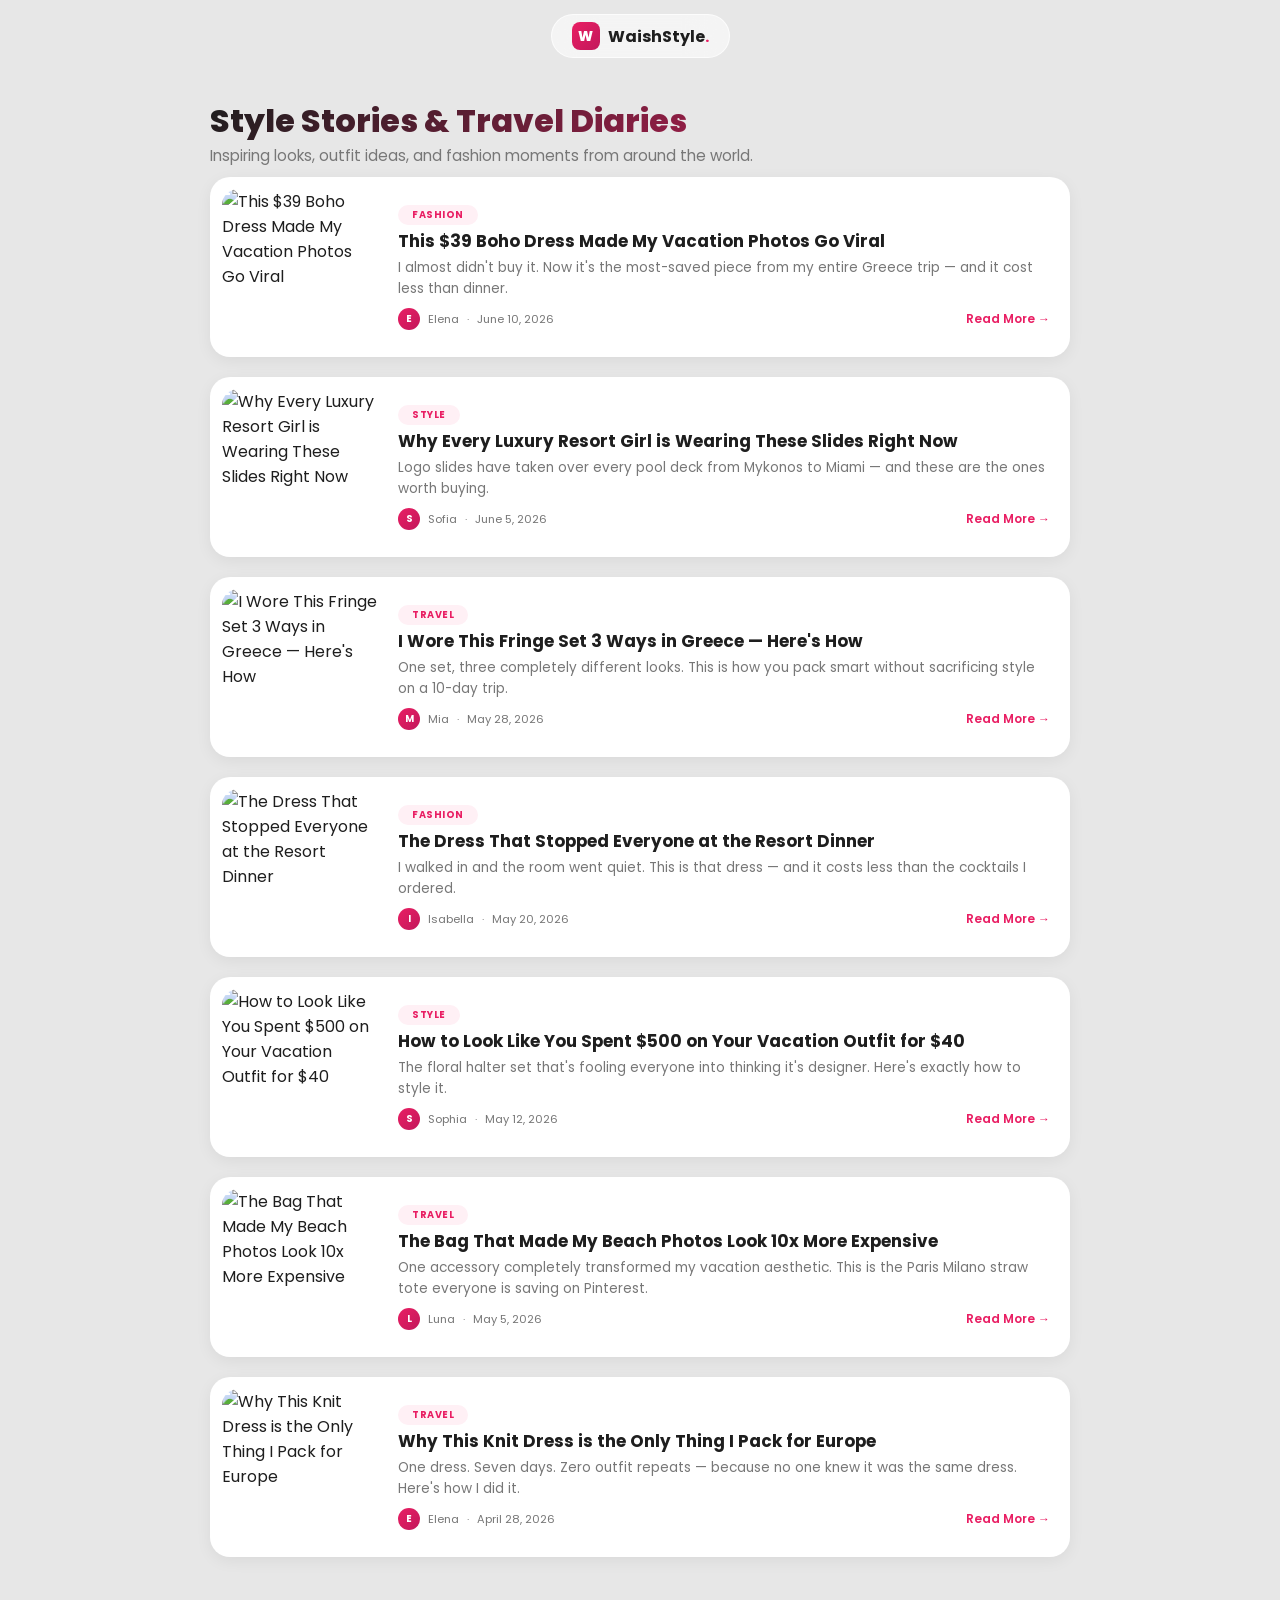
==== commit c44a0985: "Add files via upload" ====
--- a/index.html
+++ b/index.html
@@ -401,6 +401,17 @@
             text-align: center; padding: 24px;
         }
         #not-found h2 { font-size: 1.4rem; color: var(--text); }
+
+        /* POST CONTENT */
+        .post-full-content h3 { font-size: 1.1rem; font-weight: 700; margin: 24px 0 10px; color: var(--text); }
+        .post-full-content p { margin-bottom: 16px; line-height: 1.8; color: #444; font-size: 0.95rem; }
+        .post-full-content strong { color: var(--text); font-weight: 600; }
+
+        /* SHOP CTA */
+        .post-shop-cta { margin-top: 40px; padding: 28px 24px; background: linear-gradient(135deg, #fff0f5, #ffe4ef); border-radius: var(--radius); text-align: center; border: 1px solid #ffd6e7; }
+        .post-shop-cta p { font-size: 1rem; font-weight: 600; color: var(--text); margin-bottom: 16px; }
+        .post-shop-btn { display: inline-flex; align-items: center; justify-content: center; padding: 14px 36px; background: linear-gradient(135deg, var(--pink), var(--pink-dark)); color: #fff; font-weight: 700; font-size: 1rem; border-radius: 999px; text-decoration: none; box-shadow: 0 6px 20px rgba(233,30,99,0.35); transition: transform 0.2s; }
+        .post-shop-btn:hover { transform: translateY(-2px); }
 
         @media (max-width: 768px) {
             .blog-header {
@@ -614,54 +625,159 @@
     // ============================================
     
     const blogPosts = [
+
+        /* ===== Post #1 ===== */
         {
-            title: "How to Style a Boho Dress for Summer Vacations",
-            excerpt: "From beach parties to sunset dinners — here's how to rock the bohemian look with ease. Plus, the best accessories to pair with it.",
-            image: "https://i.pinimg.com/564x/a7/e2/59/a7e259b60bcaa1153b14307b23afc314.jpg",
+            title: "This $39 Boho Dress Made My Vacation Photos Go Viral",
+            excerpt: "I almost didn't buy it. Now it's the most-saved piece from my entire Greece trip — and it cost less than dinner.",
+            image: "https://i.pinimg.com/736x/3c/54/a9/3c54a959fe31364104227dc9d01b0cd2.jpg",
             category: "Fashion",
             author: "Elena",
-            date: "June 10, 2026"
+            date: "June 10, 2026",
+            productLink: "https://s.click.aliexpress.com/e/_c3eDnKez",
+            content: `
+                <p>I almost didn't add it to cart. The price was too low, the sequins looked too much, and I wasn't sure a bohemian mini dress would work for a 10-day trip through the Greek islands. I was wrong about all of it.</p>
+                <p>The moment I put on the <strong>Bohemian Paisley Sequin Halter Mini Dress</strong> on the first night in Santorini, something shifted. Three strangers stopped me on the steps of Oia to ask where I got it. By the time I posted the photo, my DMs were full.</p>
+                <h3>Why it works so well on camera</h3>
+                <p>The sequins catch every angle of light — golden hour, pool reflections, candlelight. The flowy A-line cut moves beautifully in the wind, which means even a casual walking shot looks intentional. The halter neckline frames the collarbone perfectly, and the paisley print adds just enough visual interest without competing with a background.</p>
+                <h3>How I styled it</h3>
+                <p>I wore it three different ways across the trip: with flat gold sandals and a straw tote for daytime exploring, with heeled slides and a mini bag for dinner, and barefoot on the beach at sunset. Each time felt completely different. That kind of versatility from a $39 piece is genuinely rare.</p>
+                <h3>Fit & sizing notes</h3>
+                <p>The halter ties at the neck and back, so it fits a range of bust sizes comfortably. I'm usually a medium and ordered a medium — it was perfect. The fabric is lightweight and breathable, which matters a lot in 35-degree Mediterranean heat. It does not require a bra, which is a bonus for travel packing.</p>
+                <p>If you're planning a beach trip, a festival, or just want one dress that does everything — this is it. I've already ordered a second color.</p>
+            `
         },
+
+        /* ===== Post #2 ===== */
         {
-            title: "5 Must-Have Bags for Your Next Island Trip",
-            excerpt: "Straw totes, woven crossbodies, and chic clutches — we've rounded up the best vacation bags that are both stylish and practical.",
+            title: "Why Every Luxury Resort Girl is Wearing These Slides Right Now",
+            excerpt: "Logo slides have taken over every pool deck from Mykonos to Miami — and these are the ones worth buying.",
+            image: "https://i.pinimg.com/736x/ab/3b/bc/ab3bbc0f50632302f71029f09aa67a46.jpg",
+            category: "Style",
+            author: "Sofia",
+            date: "June 5, 2026",
+            productLink: "https://s.click.aliexpress.com/e/_c3qcoOhx",
+            content: `
+                <p>There's a specific type of effortless that logo slides communicate. Not trying too hard. Knows exactly what she's doing. Has probably been to this resort before.</p>
+                <p>The <strong>Luxury Logo Slide Sandals</strong> have become the defining shoe of summer 2026 resort culture — and for good reason. They go with everything, they're comfortable enough to wear all day, and they photograph beautifully against any surface: marble, sand, terracotta tile, pool deck.</p>
+                <h3>The appeal of the logo slide</h3>
+                <p>What makes a logo slide work where other flat sandals don't is the visual weight. The embossed logo hardware on the strap adds structure and interest without adding height or complexity. It's the kind of detail that reads as intentional in photos and pulls together even the simplest outfit.</p>
+                <h3>Comfort that actually holds up</h3>
+                <p>These have a non-slip flat sole, which sounds like a small detail until you're walking across wet pool tiles or cobblestone streets in a Greek village. The footbed is padded enough for hours of walking, which is more than can be said for most fashion slides at any price point.</p>
+                <h3>How to wear them</h3>
+                <p>Morning: to breakfast with a linen co-ord. Afternoon: poolside with a swimsuit and a straw tote. Evening: with a maxi dress and gold jewelry. These slides don't need to change — everything else adapts around them. Available in black, blue, yellow, and rosy red. Start with black.</p>
+            `
+        },
+
+        /* ===== Post #3 ===== */
+        {
+            title: "I Wore This Fringe Set 3 Ways in Greece — Here's How",
+            excerpt: "One set, three completely different looks. This is how you pack smart without sacrificing style on a 10-day trip.",
+            image: "https://i.pinimg.com/736x/a7/e2/59/a7e259b60bcaa1153b14307b23afc314.jpg",
+            category: "Travel",
+            author: "Mia",
+            date: "May 28, 2026",
+            productLink: "https://s.click.aliexpress.com/e/_c3iCsqZ7",
+            content: `
+                <p>Packing for a 10-day trip means making hard choices. Every piece has to earn its spot in the suitcase. The <strong>Boho Fringe Halter & Maxi Skirt Set</strong> earned three spots — because I wore it three completely different ways and no one noticed it was the same outfit.</p>
+                <h3>Look 1: Casual beach day</h3>
+                <p>Top tied loose, skirt worn low on the hips, flat sandals, and the Paris Milano straw tote. I walked through a seaside market in Crete like this for four hours. Comfortable, breathable, effortlessly put-together. Multiple compliments from strangers. Zero effort.</p>
+                <h3>Look 2: Sunset dinner</h3>
+                <p>Top tied tighter, skirt pulled up higher to hit the waist properly, heeled slides, gold hoop earrings, and a small shoulder bag. Completely different energy. The fringe skirt moves in the evening breeze in a way that looks cinematic in photos.</p>
+                <h3>Look 3: Island exploration</h3>
+                <p>Top worn as a standalone halter with white shorts, then skirt worn as a beach wrap over a swimsuit later in the day. Two outfits from one set, on the same day, with zero additional pieces.</p>
+                <h3>What to know before you buy</h3>
+                <p>The skirt is slightly sheer — worth knowing if you're planning to wear it without a swimsuit underneath. Size S fits a UK 6-8 comfortably. Arrived in 13 days with no issues. For a piece this versatile at this price, it's one of the best travel investments I've made this year.</p>
+            `
+        },
+
+        /* ===== Post #4 ===== */
+        {
+            title: "The Dress That Stopped Everyone at the Resort Dinner",
+            excerpt: "I walked in and the room went quiet. This is that dress — and it costs less than the cocktails I ordered.",
+            image: "https://i.pinimg.com/736x/74/d9/b7/74d9b7dadf7ba3686d2129c0f623c871.jpg",
+            category: "Fashion",
+            author: "Isabella",
+            date: "May 20, 2026",
+            productLink: "https://s.click.aliexpress.com/e/_c3HQgkCp",
+            content: `
+                <p>There are dresses you wear to blend in, and there are dresses you wear to be remembered. The <strong>Chain Halter Maxi Gown</strong> is firmly in the second category.</p>
+                <p>I wore it to a resort dinner in Cabo on the last night of the trip. I walked in and a table of women turned around. One of them immediately asked where I got the dress before I'd even sat down.</p>
+                <h3>What makes it work</h3>
+                <p>The chain detail at the halter is the key. It's not costume jewelry pinned to fabric — it's integrated into the design, holding the neckline together and creating a deep décolleté that's dramatic without being uncomfortable. The chain catches the light the same way sequins do, but with more restraint and elegance.</p>
+                <p>The silhouette is flowing and forgiving. Despite the deep neckline, the dress moves with you rather than against you. The fabric is lightweight enough for tropical evenings but has enough drape to look intentional and polished.</p>
+                <h3>Styling notes</h3>
+                <p>This dress does the work for you. Keep jewelry minimal — the chain neckline is the focal point. Small bag, strappy heels or heeled slides, hair up. Done. Available in black, blue, pink, and yellow. Black is the obvious choice for evenings but the blue is stunning for daytime resort events.</p>
+                <h3>Practical details</h3>
+                <p>Runs slightly large — consider sizing down if you're between sizes. The chain can be slightly uncomfortable against bare skin during tying, but it's worth it. This is a dress that will earn compliments every single time you wear it.</p>
+            `
+        },
+
+        /* ===== Post #5 ===== */
+        {
+            title: "How to Look Like You Spent $500 on Your Vacation Outfit for $40",
+            excerpt: "The floral halter set that's fooling everyone into thinking it's designer. Here's exactly how to style it.",
+            image: "https://i.pinimg.com/564x/03/b8/58/03b858c6688e6f66f95d7b936d7a9cb6.jpg",
+            category: "Style",
+            author: "Sophia",
+            date: "May 12, 2026",
+            productLink: "https://s.click.aliexpress.com/e/_c4eYhigh",
+            content: `
+                <p>The <strong>Floral Halter Crop Top & Split Maxi Skirt Set</strong> has a problem: everyone thinks it costs five times what it actually does. I've been asked if it's from Zimmermann. I've been asked if it's vintage. It's none of those things.</p>
+                <h3>Why it reads as expensive</h3>
+                <p>Three reasons. First, the cowl neck halter construction — draped fabric at the neckline is a luxury tailoring detail that communicates quality instantly. Second, the floral print placement on the skirt is intentional and large-scale, which is a hallmark of designer resort wear. Third, the split in the skirt hits at exactly the right height to look elegant rather than casual.</p>
+                <h3>The styling secret</h3>
+                <p>The set is already doing a lot, so your job is to not compete with it. White or nude strappy sandals. Simple gold jewelry — a thin chain, small hoops. Hair pulled back to show the halter neckline. A woven bag in a natural tone. That's it. The outfit is the statement.</p>
+                <h3>Where to wear it</h3>
+                <p>Resort breakfast. Island exploration. Seaside lunch. Sunset terrace. This is a set that works across the whole day in a Mediterranean or tropical environment. It's too beautiful to save for just one occasion.</p>
+                <h3>Size & fit</h3>
+                <p>The cowl neck top runs slightly small in the bust — consider sizing up if you're fuller on top. The skirt fits true to size. The split is generous — great for walking but worth knowing before you buy. For $40, this is the most photographed piece I've packed in years.</p>
+            `
+        },
+
+        /* ===== Post #6 ===== */
+        {
+            title: "The Bag That Made My Beach Photos Look 10x More Expensive",
+            excerpt: "One accessory completely transformed my vacation aesthetic. This is the Paris Milano straw tote everyone is saving on Pinterest.",
             image: "https://i.pinimg.com/564x/de/ab/26/deab26e80349a2a1edacacf4d59ab4f3.jpg",
             category: "Travel",
-            author: "Sofia",
-            date: "June 5, 2026"
+            author: "Luna",
+            date: "May 5, 2026",
+            productLink: "https://s.click.aliexpress.com/e/_c35qABB3",
+            content: `
+                <p>There's a specific aesthetic that defines the best vacation photos right now: natural textures, soft palettes, intentional accessories. The <strong>Paris Milano Straw Beach Tote</strong> was designed for exactly this moment.</p>
+                <p>I started noticing it everywhere before I bought it — on Pinterest, in travel blogs, in the arms of women at airports who looked like they knew exactly where they were going. Then I bought one and understood why.</p>
+                <h3>What the Paris Milano detail does</h3>
+                <p>Straw bags have been a summer staple for decades. What elevates this one is the Paris Milano canvas patch — it adds a fashion reference, a hint of European luxury, and a focal point that makes the bag look like something you found at a boutique rather than ordered online. In photos, it reads as expensive and intentional.</p>
+                <h3>Practical reasons to love it</h3>
+                <p>The mesh weave is lightweight but surprisingly sturdy. I carried sunscreen, a book, a water bottle, sunglasses, and a small wallet without the bag losing its shape. The handles are comfortable over the shoulder. One buyer noted the seller included a small gift with her order. Multiple buyers have repurchased in different colors.</p>
+                <h3>How to style it</h3>
+                <p>With literally everything. White linen dress, swimsuit cover-up, floral set, boho dress. Straw bags are the universal vacation accessory. This one just photographs better than most. Available in beige, khaki, black, and pink. The beige is the classic — buy it first.</p>
+            `
         },
+
+        /* ===== Post #7 ===== */
         {
-            title: "The Perfect Slides: Comfort Meets Luxury",
-            excerpt: "Why logo slides are taking over resort wear. From poolside to dinner, these are the ultimate summer staple.",
-            image: "https://i.pinimg.com/736x/ab/3b/bc/ab3bbc0f50632302f71029f09aa67a46.jpg",
-            category: "Style",
-            author: "Liam",
-            date: "May 28, 2026"
-        },
-        {
-            title: "Maxi Dresses That Turn Heads Everywhere",
-            excerpt: "Flowing silhouettes, bold colors, and effortless elegance — these maxi dresses are all you need for a dreamy vacation wardrobe.",
-            image: "https://i.pinimg.com/736x/74/d9/b7/74d9b7dadf7ba3686d2129c0f623c871.jpg",
-            category: "Fashion",
-            author: "Mia",
-            date: "May 20, 2026"
-        },
-        {
-            title: "What to Wear to a Beach Wedding",
-            excerpt: "Guest style tips for seaside ceremonies. Light fabrics, pastel tones, and the perfect accessories to complete your look.",
-            image: "https://i.pinimg.com/564x/03/b8/58/03b858c6688e6f66f95d7b936d7a9cb6.jpg",
-            category: "Wedding",
+            title: "Why This Knit Dress is the Only Thing I Pack for Europe",
+            excerpt: "One dress. Seven days. Zero outfit repeats — because no one knew it was the same dress. Here's how I did it.",
+            image: "https://i.pinimg.com/564x/0b/cd/27/0bcd27aac85071ef1b5b70059a002e46.jpg",
+            category: "Travel",
             author: "Elena",
-            date: "May 12, 2026"
-        },
-        {
-            title: "Knit Dresses: The Unexpected Vacation Hero",
-            excerpt: "Soft, breathable, and incredibly chic — knit midi dresses are the new must-have for resort evenings and city strolls.",
-            image: "https://i.pinimg.com/564x/0b/cd/27/0bcd27aac85071ef1b5b70059a002e46.jpg",
-            category: "Style",
-            author: "Noah",
-            date: "May 5, 2026"
-        }
+            date: "April 28, 2026",
+            productLink: "https://s.click.aliexpress.com/e/_c2yUJ7vn",
+            content: `
+                <p>European summer packing is a specific kind of puzzle. You need something that works in 35-degree heat but doesn't look like beachwear. Something that photographs well against ancient architecture. Something that survives a suitcase and comes out looking pressed. The <strong>Textured Knit Button-Front Midi Dress</strong> solves all of it.</p>
+                <h3>Why knit works in summer</h3>
+                <p>Counterintuitive, but knit fabric in the right weight is actually one of the best choices for warm weather travel. It breathes, it moves, it doesn't wrinkle, and it holds its shape through a full day of walking. This dress has an open-weave texture that allows airflow while still looking polished and intentional.</p>
+                <h3>Seven looks, one dress</h3>
+                <p>Day 1 in Santorini: white version with gold sandals and minimal jewelry against blue domes. Day 2: same dress, hat added, straw bag, flat shoes for cobblestone streets. Day 3: belted with a thin gold chain, heeled mules for a rooftop dinner. Day 4: layered over a swimsuit as a cover-up at the hotel pool. By day 5, I'd texted four friends the link.</p>
+                <h3>The button detail matters</h3>
+                <p>Gold buttons on a knit dress are a classic detail that never reads as trend-dependent. It's the kind of thing that appears in archival fashion photography — it has a timelessness that most vacation dresses lack. The faux pockets add structure to the silhouette without bulk.</p>
+                <h3>Sizing & care</h3>
+                <p>Available in 10 colors including white, black, yellow, navy, burgundy, and dark green. Runs true to size. Hand wash cold and lay flat to dry. It dries quickly, which matters when you're moving between destinations every few days. This is the dress I recommend to every friend planning a European trip.</p>
+            `
+        }
+
     ];
 
     // ============================================
@@ -716,10 +832,11 @@
             <span>${p.date || ''}</span>
         `;
         document.getElementById('postFullContent').innerHTML = `
-            <p>${p.excerpt || ''}</p>
-            <p>Lorem ipsum dolor sit amet, consectetur adipiscing elit. Sed do eiusmod tempor incididunt ut labore et dolore magna aliqua. Ut enim ad minim veniam, quis nostrud exercitation ullamco laboris nisi ut aliquip ex ea commodo consequat.</p>
-            <p>Duis aute irure dolor in reprehenderit in voluptate velit esse cillum dolore eu fugiat nulla pariatur. Excepteur sint occaecat cupidatat non proident, sunt in culpa qui officia deserunt mollit anim id est laborum.</p>
-            <p>${p.author || 'WaishStyle'} shares her personal experience with this stunning look. From the fabric quality to the perfect fit — every detail matters when you're traveling in style.</p>
+            ${p.content || '<p>' + p.excerpt + '</p>'}
+            <div class="post-shop-cta">
+                <p>Ready to get this look?</p>
+                <a href="${p.productLink || '#'}" target="_blank" rel="noopener" class="post-shop-btn">Shop Now →</a>
+            </div>
         `;
 
         window.history.pushState({ post: index }, p.title, `?post=${index}`);
